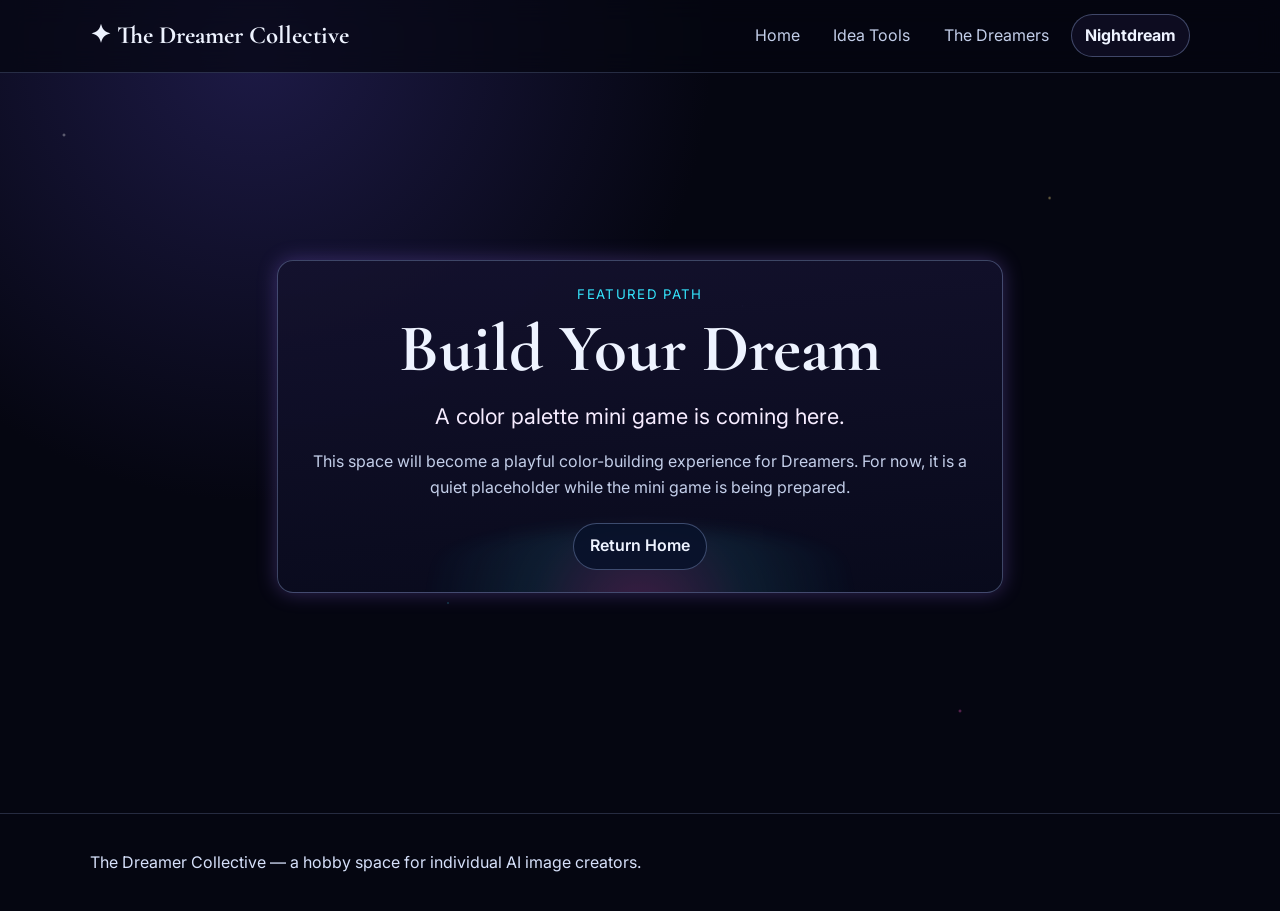
==== build-your-dream/index.html @ 87ca4b4e "Add Build Your Dream placeholder page" ====
<!DOCTYPE html>
<html lang="en">
<head>
  <meta charset="UTF-8">
  <meta name="viewport" content="width=device-width, initial-scale=1.0">
  <title>The Dreamer Collective | Build Your Dream</title>
  <meta name="description" content="A placeholder for the upcoming Build Your Dream color palette mini game.">
  <link rel="preconnect" href="https://fonts.googleapis.com">
  <link rel="preconnect" href="https://fonts.gstatic.com" crossorigin>
  <link href="https://fonts.googleapis.com/css2?family=Cormorant+Garamond:wght@500;600;700&family=Inter:wght@400;500;600;700&display=swap" rel="stylesheet">
  <link rel="stylesheet" href="../styles.css">
</head>
<body>
  <a class="skip-link" href="#main-content">Skip to content</a>
  <div class="starfield" aria-hidden="true"></div>

  <header class="site-header">
    <nav class="nav container" aria-label="Main navigation">
      <a class="brand" href="../index.html">✦ The Dreamer Collective</a>
      <div class="nav-actions">
        <ul id="nav-links" class="nav-links">
          <li><a href="../index.html">Home</a></li>
          <li><a href="../tools.html">Idea Tools</a></li>
          <li><a href="../dreamers.html">The Dreamers</a></li>
        </ul>
        <button class="theme-toggle" type="button" aria-label="Switch to Daydream theme" aria-pressed="false">Nightdream</button>
        <button class="menu-toggle" type="button" aria-expanded="false" aria-controls="nav-links">Menu</button>
      </div>
    </nav>
  </header>

  <main id="main-content" class="container placeholder-page" aria-labelledby="build-title">
    <section class="card card-wide placeholder-card">
      <p class="eyebrow">Featured path</p>
      <h1 id="build-title">Build Your Dream</h1>
      <p class="tagline">A color palette mini game is coming here.</p>
      <p class="hero-text">This space will become a playful color-building experience for Dreamers. For now, it is a quiet placeholder while the mini game is being prepared.</p>
      <div class="hero-actions">
        <a class="button button-secondary" href="../index.html">Return Home</a>
      </div>
    </section>
  </main>

  <footer class="site-footer">
    <div class="container">
      <p>The Dreamer Collective — a hobby space for individual AI image creators.</p>
    </div>
  </footer>

  <script src="../script.js"></script>
</body>
</html>
---- styles.css ----
:root {
  --bg: #050611;
  --bg-soft: #0a0e25;
  --surface: rgba(16, 15, 37, 0.85);
  --surface-strong: rgba(14, 13, 33, 0.95);
  --text: #eef3ff;
  --text-muted: #c3cee9;
  --text-bright: #f6ecff;
  --accent-pink: #ff5ccf;
  --accent-violet: #9d72ff;
  --accent-cyan: #35e7ff;
  --accent-blue: #4f82ff;
  --accent-gold: #ffe58a;
  --border: rgba(170, 196, 255, 0.32);
  --header-bg: rgba(5, 6, 17, 0.7);
  --header-border: rgba(170, 196, 255, 0.2);
  --nav-hover-bg: rgba(157, 114, 255, 0.22);
  --card-bg: linear-gradient(175deg, rgba(20, 18, 46, 0.93), rgba(9, 11, 29, 0.92));
  --button-secondary-bg: rgba(8, 18, 43, 0.9);
  --result-bg: rgba(5, 8, 25, 0.72);
  --input-bg: rgba(7, 14, 39, 0.92);
  --footer-text: #d6e0fa;
  --tag-text: #dce8ff;
  --primary-button-text: #ffffff;
  --star-opacity: 0.8;
  --body-bg: radial-gradient(circle at 20% 5%, #1d1a46 0%, var(--bg) 34%),
             radial-gradient(circle at 90% 20%, rgba(255, 92, 207, 0.12) 0%, transparent 30%),
             var(--bg);
  --hero-glow-bg: radial-gradient(circle, rgba(255, 92, 207, 0.28), rgba(53, 231, 255, 0.1), transparent 70%);
  --avatar-bg: radial-gradient(circle at 30% 25%, rgba(255, 92, 207, 0.45), rgba(53, 231, 255, 0.2), rgba(11, 13, 35, 0.95));
  --glow-soft: 0 0 20px rgba(157, 114, 255, 0.3);
  --glow-strong: 0 0 30px rgba(53, 231, 255, 0.35);
  --radius: 1rem;
  --radius-pill: 999px;
  --max-width: 1100px;
  --focus: 2px solid var(--accent-cyan);
}

html[data-theme="daydream"] {
  --bg: #fff7e8;
  --bg-soft: #f6e7ff;
  --surface: rgba(255, 251, 244, 0.88);
  --surface-strong: rgba(255, 249, 239, 0.97);
  --text: #261b3d;
  --text-muted: #665d77;
  --text-bright: #3a245c;
  --accent-pink: #d83b93;
  --accent-violet: #7c4bd8;
  --accent-cyan: #007f9e;
  --accent-blue: #2f67cc;
  --accent-gold: #9a6b00;
  --border: rgba(124, 75, 216, 0.28);
  --header-bg: rgba(255, 249, 239, 0.78);
  --header-border: rgba(124, 75, 216, 0.18);
  --nav-hover-bg: rgba(216, 59, 147, 0.13);
  --card-bg: linear-gradient(175deg, rgba(255, 252, 246, 0.95), rgba(246, 231, 255, 0.9));
  --button-secondary-bg: rgba(255, 255, 255, 0.82);
  --result-bg: rgba(255, 255, 255, 0.78);
  --input-bg: rgba(255, 255, 255, 0.88);
  --footer-text: #665d77;
  --tag-text: #49366b;
  --primary-button-text: #ffffff;
  --star-opacity: 0.45;
  --body-bg: radial-gradient(circle at 20% 5%, #ffe7f5 0%, var(--bg) 38%),
             radial-gradient(circle at 90% 20%, rgba(53, 231, 255, 0.18) 0%, transparent 30%),
             var(--bg);
  --hero-glow-bg: radial-gradient(circle, rgba(255, 92, 207, 0.18), rgba(53, 231, 255, 0.18), transparent 70%);
  --avatar-bg: radial-gradient(circle at 30% 25%, rgba(255, 92, 207, 0.3), rgba(53, 231, 255, 0.24), rgba(255, 247, 232, 0.96));
  --glow-soft: 0 0 18px rgba(124, 75, 216, 0.18);
  --glow-strong: 0 0 28px rgba(0, 127, 158, 0.24);
}

* { box-sizing: border-box; }

html, body { margin: 0; padding: 0; }

body {
  font-family: "Inter", sans-serif;
  color: var(--text);
  background: var(--body-bg);
  min-height: 100vh;
  line-height: 1.6;
}

a { color: inherit; }

.container {
  width: min(var(--max-width), calc(100% - 2rem));
  margin-inline: auto;
}

.skip-link {
  position: absolute;
  left: -9999px;
  top: auto;
}

.skip-link:focus {
  left: 1rem;
  top: 1rem;
  background: var(--surface-strong);
  color: var(--text);
  padding: 0.5rem 0.75rem;
  border-radius: 0.5rem;
  border: 1px solid var(--border);
}

.starfield {
  position: fixed;
  inset: 0;
  pointer-events: none;
  z-index: -1;
  background-image: radial-gradient(2px 2px at 5% 15%, rgba(255, 255, 255, 0.6), transparent),
                    radial-gradient(2px 2px at 82% 22%, rgba(255, 229, 138, 0.6), transparent),
                    radial-gradient(1px 1px at 58% 34%, rgba(157, 114, 255, 0.8), transparent),
                    radial-gradient(1px 1px at 35% 67%, rgba(53, 231, 255, 0.7), transparent),
                    radial-gradient(2px 2px at 75% 79%, rgba(255, 92, 207, 0.6), transparent);
  opacity: var(--star-opacity);
}

.site-header {
  position: sticky;
  top: 0;
  backdrop-filter: blur(12px);
  background: var(--header-bg);
  border-bottom: 1px solid var(--header-border);
  z-index: 10;
}

.nav {
  display: flex;
  align-items: center;
  justify-content: space-between;
  gap: 1rem;
  padding: 0.9rem 0;
}

.brand {
  font-family: "Cormorant Garamond", serif;
  font-size: 1.55rem;
  font-weight: 700;
  min-width: 0;
  overflow: hidden;
  text-decoration: none;
  text-overflow: ellipsis;
  white-space: nowrap;
}

.nav-actions {
  display: flex;
  align-items: center;
  gap: 0.55rem;
}

.theme-toggle {
  border: 1px solid var(--border);
  border-radius: var(--radius-pill);
  background: var(--surface);
  color: var(--text);
  cursor: pointer;
  font: inherit;
  font-weight: 700;
  padding: 0.48rem 0.8rem;
  transition: background 0.2s, border-color 0.2s, transform 0.2s;
}

.theme-toggle:hover {
  background: var(--nav-hover-bg);
  border-color: var(--accent-cyan);
  transform: translateY(-1px);
}

.nav-links {
  list-style: none;
  display: flex;
  gap: 0.4rem;
  margin: 0;
  padding: 0;
}

.nav-links a {
  text-decoration: none;
  padding: 0.5rem 0.85rem;
  border-radius: var(--radius-pill);
  color: var(--text-muted);
  transition: background 0.2s, color 0.2s;
}

.nav-links a:hover,
.nav-links a.active {
  color: var(--text);
  background: var(--nav-hover-bg);
}

.menu-toggle {
  display: none;
  border: 1px solid var(--border);
  background: var(--surface);
  color: var(--text);
  cursor: pointer;
  padding: 0.45rem 0.75rem;
  border-radius: 0.6rem;
}

.hero {
  position: relative;
  text-align: center;
  padding: clamp(3rem, 7vw, 6rem) 0 2rem;
}

.hero::before {
  content: "☾ ✧";
  position: absolute;
  left: 50%;
  transform: translateX(-50%);
  top: 1.3rem;
  color: var(--accent-gold);
  letter-spacing: 0.45rem;
  font-size: 1rem;
}

.eyebrow {
  color: var(--accent-cyan);
  text-transform: uppercase;
  letter-spacing: 0.1em;
  font-size: 0.83rem;
  margin: 0;
}

h1, h2, h3 {
  font-family: "Cormorant Garamond", serif;
  line-height: 1.12;
  margin: 0 0 0.75rem;
}

h1 {
  font-size: clamp(2.2rem, 6vw, 4.2rem);
  margin-top: 0.4rem;
}

h2 { font-size: clamp(1.6rem, 4vw, 2.2rem); }
h3 { font-size: 1.45rem; }

.tagline {
  font-size: clamp(1.05rem, 2.2vw, 1.35rem);
  color: var(--text-bright);
  margin: 0 auto 0.8rem;
}

.hero-text, .section-intro {
  max-width: 68ch;
  margin-inline: auto;
  color: var(--text-muted);
}

.hero-actions {
  margin-top: 1.4rem;
  display: flex;
  flex-wrap: wrap;
  justify-content: center;
  gap: 0.8rem;
}

.hero-choice-grid {
  display: grid;
  grid-template-columns: 1fr;
  margin-inline: auto;
  max-width: 820px;
}

.choice-card {
  display: flex;
  flex-direction: column;
  gap: 0.35rem;
  min-height: 100%;
  padding: 1.15rem;
  border: 1px solid var(--border);
  border-radius: var(--radius);
  background: var(--card-bg);
  box-shadow: var(--glow-soft);
  color: var(--text);
  text-align: left;
  text-decoration: none;
  transition: transform 0.2s ease, border-color 0.2s ease, box-shadow 0.2s ease;
}

.choice-card:hover {
  transform: translateY(-2px);
  border-color: var(--accent-cyan);
}

.choice-card-featured {
  border-color: rgba(255, 92, 207, 0.58);
  background: linear-gradient(145deg, rgba(157, 114, 255, 0.34), rgba(255, 92, 207, 0.22)), var(--card-bg);
  box-shadow: var(--glow-strong);
}

.choice-card-secondary {
  background: var(--button-secondary-bg);
}

.choice-card strong {
  font-family: "Cormorant Garamond", serif;
  font-size: clamp(1.55rem, 5vw, 2rem);
  line-height: 1.1;
}

.choice-card span:last-child {
  color: var(--text-muted);
}

.choice-kicker {
  color: var(--accent-cyan);
  font-size: 0.78rem;
  font-weight: 700;
  letter-spacing: 0.11em;
  text-transform: uppercase;
}

.hero-glow {
  margin: 2rem auto 0;
  width: min(620px, 92%);
  height: 145px;
  border-radius: 50%;
  background: var(--hero-glow-bg);
  filter: blur(6px);
}

.section { padding: 1.4rem 0 2.1rem; }

.placeholder-page {
  display: grid;
  min-height: calc(100vh - 12rem);
  padding-block: clamp(3rem, 8vw, 6rem);
  place-items: center;
}

.placeholder-card {
  max-width: 760px;
  overflow: hidden;
  text-align: center;
}

.placeholder-card::after {
  content: "";
  position: absolute;
  inset: auto 8% -35% 8%;
  height: 180px;
  border-radius: 50%;
  background: var(--hero-glow-bg);
  filter: blur(8px);
  opacity: 0.8;
  pointer-events: none;
}

.placeholder-card > * {
  position: relative;
  z-index: 1;
}

.grid {
  display: grid;
  gap: 1rem;
}

.cards-3 { grid-template-columns: repeat(3, minmax(0, 1fr)); }

.card, .tool-card {
  position: relative;
  background: var(--card-bg);
  border: 1px solid var(--border);
  border-radius: var(--radius);
  padding: 1.1rem;
  box-shadow: var(--glow-soft);
}

.card.subtle { box-shadow: 0 0 12px rgba(53, 231, 255, 0.15); }
.card-wide { padding: 1.4rem; }

.inline-link {
  display: inline-block;
  margin-top: 0.3rem;
  color: var(--accent-cyan);
  text-decoration: none;
  font-weight: 600;
}

.inline-link:hover { text-decoration: underline; }

.button {
  border: 1px solid transparent;
  border-radius: var(--radius-pill);
  padding: 0.6rem 1rem;
  font: inherit;
  font-weight: 600;
  text-decoration: none;
  cursor: pointer;
  transition: transform 0.2s ease, box-shadow 0.2s ease, border-color 0.2s ease;
}

.button:hover { transform: translateY(-1px); }

.button-primary {
  background: linear-gradient(120deg, var(--accent-violet), var(--accent-pink));
  color: var(--primary-button-text);
  box-shadow: var(--glow-soft);
}

.button-secondary {
  background: var(--button-secondary-bg);
  border-color: var(--border);
  color: var(--text);
}

.button-row {
  display: flex;
  flex-wrap: wrap;
  gap: 0.5rem;
  margin-bottom: 0.8rem;
}

.tool-grid {
  display: grid;
  gap: 1rem;
  grid-template-columns: repeat(auto-fit, minmax(250px, 1fr));
  margin-top: 1rem;
}

.result-card {
  white-space: pre-wrap;
  margin: 0;
  font: inherit;
  color: var(--text);
  background: var(--result-bg);
  border-radius: 0.75rem;
  border: 1px solid rgba(170, 196, 255, 0.25);
  padding: 0.8rem;
  min-height: 6.6rem;
}

.swatch-row {
  display: flex;
  gap: 0.5rem;
  margin-bottom: 0.75rem;
  flex-wrap: wrap;
}

.swatch {
  width: 2.2rem;
  height: 2.2rem;
  border-radius: 50%;
  border: 2px solid rgba(255, 255, 255, 0.7);
  box-shadow: 0 0 10px rgba(255, 255, 255, 0.25);
}

.filter-bar {
  margin-top: 0.8rem;
  margin-bottom: 1rem;
}

.filter-bar label {
  display: block;
  margin-bottom: 0.35rem;
  font-weight: 600;
}

input[type="search"] {
  width: 100%;
  background: var(--input-bg);
  color: var(--text);
  border: 1px solid var(--border);
  border-radius: 0.65rem;
  padding: 0.6rem 0.75rem;
}

.member-card {
  display: flex;
  flex-direction: column;
  gap: 0.65rem;
}

.member-top {
  display: flex;
  align-items: center;
  gap: 0.75rem;
}

.avatar {
  width: 3rem;
  height: 3rem;
  border-radius: 50%;
  border: 1px solid rgba(255, 229, 138, 0.6);
  background: var(--avatar-bg);
  display: grid;
  place-content: center;
  font-weight: 700;
}

.tags {
  display: flex;
  flex-wrap: wrap;
  gap: 0.4rem;
}

.tag {
  font-size: 0.8rem;
  border-radius: var(--radius-pill);
  border: 1px solid rgba(170, 196, 255, 0.35);
  padding: 0.15rem 0.55rem;
  color: var(--tag-text);
}

.muted { color: var(--text-muted); }

.site-footer {
  border-top: 1px solid var(--header-border);
  margin-top: 2rem;
  padding: 1.25rem 0;
  color: var(--footer-text);
}

:focus-visible {
  outline: var(--focus);
  outline-offset: 2px;
}

@media (max-width: 860px) {
  .cards-3 { grid-template-columns: repeat(2, minmax(0, 1fr)); }
}

@media (min-width: 720px) {
  .hero-choice-grid { grid-template-columns: minmax(0, 1.2fr) minmax(0, 0.9fr); }
}

@media (max-width: 700px) {
  .nav-actions { gap: 0.4rem; }
  .theme-toggle { padding-inline: 0.65rem; }
  .menu-toggle { display: inline-flex; }

  .nav-links {
    position: absolute;
    right: 1rem;
    top: 3.8rem;
    min-width: 180px;
    flex-direction: column;
    background: var(--surface-strong);
    border: 1px solid var(--border);
    border-radius: 0.75rem;
    padding: 0.35rem;
    box-shadow: var(--glow-strong);
    display: none;
  }

  .nav-links.open { display: flex; }
  .cards-3 { grid-template-columns: 1fr; }
}

@media (prefers-reduced-motion: reduce) {
  *, *::before, *::after {
    animation: none !important;
    transition: none !important;
    scroll-behavior: auto !important;
  }
}
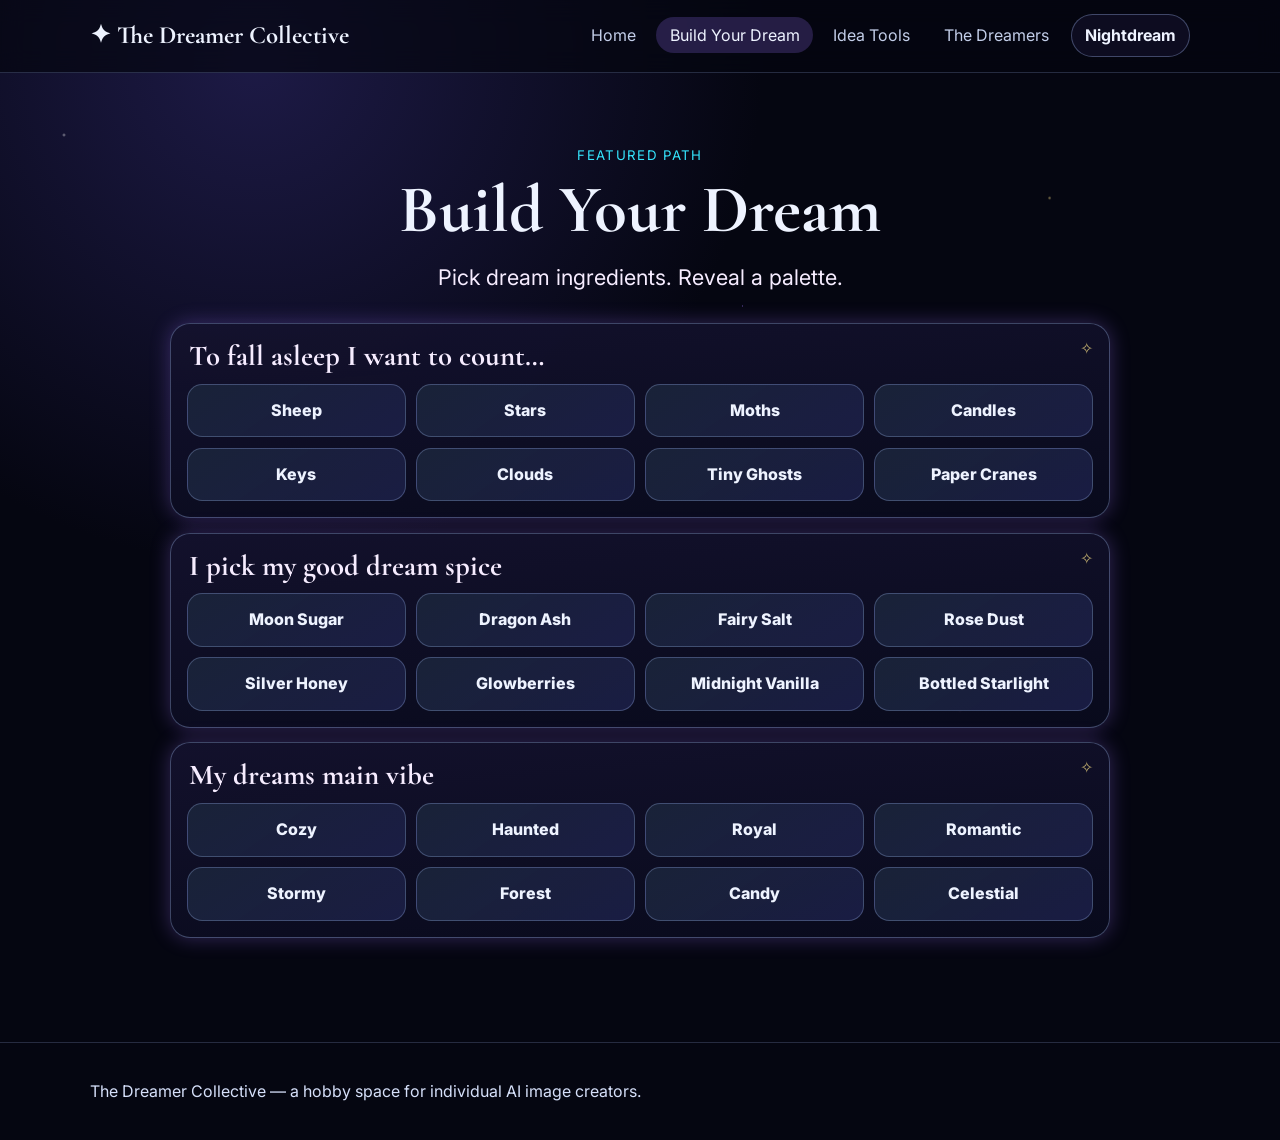
==== commit 970bf776: "Build dream palette mini game UI" ====
--- a/build-your-dream/index.html
+++ b/build-your-dream/index.html
@@ -4,7 +4,7 @@
   <meta charset="UTF-8">
   <meta name="viewport" content="width=device-width, initial-scale=1.0">
   <title>The Dreamer Collective | Build Your Dream</title>
-  <meta name="description" content="A placeholder for the upcoming Build Your Dream color palette mini game.">
+  <meta name="description" content="Build a dream from magical ingredients and reveal a placeholder 3-color palette.">
   <link rel="preconnect" href="https://fonts.googleapis.com">
   <link rel="preconnect" href="https://fonts.gstatic.com" crossorigin>
   <link href="https://fonts.googleapis.com/css2?family=Cormorant+Garamond:wght@500;600;700&family=Inter:wght@400;500;600;700&display=swap" rel="stylesheet">
@@ -20,6 +20,7 @@
       <div class="nav-actions">
         <ul id="nav-links" class="nav-links">
           <li><a href="../index.html">Home</a></li>
+          <li><a class="active" href="../build-your-dream/">Build Your Dream</a></li>
           <li><a href="../tools.html">Idea Tools</a></li>
           <li><a href="../dreamers.html">The Dreamers</a></li>
         </ul>
@@ -29,15 +30,93 @@
     </nav>
   </header>
 
-  <main id="main-content" class="container placeholder-page" aria-labelledby="build-title">
-    <section class="card card-wide placeholder-card">
+  <main id="main-content" class="container build-dream-page" aria-labelledby="build-title">
+    <section class="build-dream-hero" aria-label="Build Your Dream introduction">
       <p class="eyebrow">Featured path</p>
       <h1 id="build-title">Build Your Dream</h1>
-      <p class="tagline">A color palette mini game is coming here.</p>
-      <p class="hero-text">This space will become a playful color-building experience for Dreamers. For now, it is a quiet placeholder while the mini game is being prepared.</p>
-      <div class="hero-actions">
-        <a class="button button-secondary" href="../index.html">Return Home</a>
-      </div>
+      <p class="tagline">Pick dream ingredients. Reveal a palette.</p>
+    </section>
+
+    <section class="dream-builder" aria-label="Dream ingredient picker">
+      <form id="dream-builder-form" class="ingredient-stack">
+        <fieldset class="ingredient-section" data-section="count">
+          <legend>To fall asleep I want to count…</legend>
+          <div class="ingredient-grid">
+            <button class="ingredient-card" type="button" data-section="count" data-ingredient="Sheep">Sheep</button>
+            <button class="ingredient-card" type="button" data-section="count" data-ingredient="Stars">Stars</button>
+            <button class="ingredient-card" type="button" data-section="count" data-ingredient="Moths">Moths</button>
+            <button class="ingredient-card" type="button" data-section="count" data-ingredient="Candles">Candles</button>
+            <button class="ingredient-card" type="button" data-section="count" data-ingredient="Keys">Keys</button>
+            <button class="ingredient-card" type="button" data-section="count" data-ingredient="Clouds">Clouds</button>
+            <button class="ingredient-card" type="button" data-section="count" data-ingredient="Tiny Ghosts">Tiny Ghosts</button>
+            <button class="ingredient-card" type="button" data-section="count" data-ingredient="Paper Cranes">Paper Cranes</button>
+          </div>
+        </fieldset>
+
+        <fieldset class="ingredient-section" data-section="spice">
+          <legend>I pick my good dream spice</legend>
+          <div class="ingredient-grid">
+            <button class="ingredient-card" type="button" data-section="spice" data-ingredient="Moon Sugar">Moon Sugar</button>
+            <button class="ingredient-card" type="button" data-section="spice" data-ingredient="Dragon Ash">Dragon Ash</button>
+            <button class="ingredient-card" type="button" data-section="spice" data-ingredient="Fairy Salt">Fairy Salt</button>
+            <button class="ingredient-card" type="button" data-section="spice" data-ingredient="Rose Dust">Rose Dust</button>
+            <button class="ingredient-card" type="button" data-section="spice" data-ingredient="Silver Honey">Silver Honey</button>
+            <button class="ingredient-card" type="button" data-section="spice" data-ingredient="Glowberries">Glowberries</button>
+            <button class="ingredient-card" type="button" data-section="spice" data-ingredient="Midnight Vanilla">Midnight Vanilla</button>
+            <button class="ingredient-card" type="button" data-section="spice" data-ingredient="Bottled Starlight">Bottled Starlight</button>
+          </div>
+        </fieldset>
+
+        <fieldset class="ingredient-section" data-section="vibe">
+          <legend>My dreams main vibe</legend>
+          <div class="ingredient-grid">
+            <button class="ingredient-card" type="button" data-section="vibe" data-ingredient="Cozy">Cozy</button>
+            <button class="ingredient-card" type="button" data-section="vibe" data-ingredient="Haunted">Haunted</button>
+            <button class="ingredient-card" type="button" data-section="vibe" data-ingredient="Royal">Royal</button>
+            <button class="ingredient-card" type="button" data-section="vibe" data-ingredient="Romantic">Romantic</button>
+            <button class="ingredient-card" type="button" data-section="vibe" data-ingredient="Stormy">Stormy</button>
+            <button class="ingredient-card" type="button" data-section="vibe" data-ingredient="Forest">Forest</button>
+            <button class="ingredient-card" type="button" data-section="vibe" data-ingredient="Candy">Candy</button>
+            <button class="ingredient-card" type="button" data-section="vibe" data-ingredient="Celestial">Celestial</button>
+          </div>
+        </fieldset>
+      </form>
+
+      <section id="dream-palette" class="dream-palette" aria-labelledby="palette-title" hidden>
+        <div class="palette-topline">
+          <div>
+            <p class="eyebrow">Placeholder palette</p>
+            <h2 id="palette-title">Your dream colors</h2>
+          </div>
+          <div class="palette-actions">
+            <button id="reroll-palette" class="button button-primary" type="button">Reroll palette</button>
+            <button id="clear-dream" class="button button-secondary" type="button">Clear dream</button>
+          </div>
+        </div>
+
+        <div id="selected-ingredients" class="selected-ingredients" aria-live="polite"></div>
+
+        <div class="palette-card-grid" aria-label="Generated placeholder palette">
+          <article class="palette-card" style="--palette-color: #2B1B5A; --palette-text: #F8F0FF;">
+            <button class="card-reroll" type="button" aria-label="Reroll Midnight Bloom">↻</button>
+            <span class="palette-chip" aria-hidden="true"></span>
+            <h3>Midnight Bloom</h3>
+            <p>#2B1B5A</p>
+          </article>
+          <article class="palette-card" style="--palette-color: #FF7AC8; --palette-text: #2A0D24;">
+            <button class="card-reroll" type="button" aria-label="Reroll Rose Spell">↻</button>
+            <span class="palette-chip" aria-hidden="true"></span>
+            <h3>Rose Spell</h3>
+            <p>#FF7AC8</p>
+          </article>
+          <article class="palette-card" style="--palette-color: #8AF6FF; --palette-text: #062E36;">
+            <button class="card-reroll" type="button" aria-label="Reroll Ghost Glow">↻</button>
+            <span class="palette-chip" aria-hidden="true"></span>
+            <h3>Ghost Glow</h3>
+            <p>#8AF6FF</p>
+          </article>
+        </div>
+      </section>
     </section>
   </main>
 
--- a/styles.css
+++ b/styles.css
@@ -512,6 +512,228 @@
 
 .muted { color: var(--text-muted); }
 
+.build-dream-page {
+  padding-block: clamp(2rem, 6vw, 4.5rem);
+}
+
+.build-dream-hero {
+  margin-inline: auto;
+  max-width: 760px;
+  padding-bottom: 1rem;
+  text-align: center;
+}
+
+.dream-builder {
+  display: grid;
+  gap: 1rem;
+  margin-inline: auto;
+  max-width: 940px;
+}
+
+.ingredient-stack {
+  display: grid;
+  gap: 0.9rem;
+}
+
+.ingredient-section {
+  position: relative;
+  margin: 0;
+  padding: 1rem;
+  border: 1px solid var(--border);
+  border-radius: calc(var(--radius) + 0.25rem);
+  background: var(--card-bg);
+  box-shadow: var(--glow-soft);
+  overflow: hidden;
+}
+
+.ingredient-section::before {
+  content: "✧";
+  position: absolute;
+  right: 1rem;
+  top: 0.75rem;
+  color: var(--accent-gold);
+  opacity: 0.72;
+}
+
+.ingredient-section legend {
+  float: left;
+  width: 100%;
+  margin-bottom: 0.75rem;
+  color: var(--text-bright);
+  font-family: "Cormorant Garamond", serif;
+  font-size: clamp(1.35rem, 6vw, 1.8rem);
+  font-weight: 700;
+  line-height: 1.1;
+}
+
+.ingredient-section legend + * { clear: both; }
+
+.ingredient-grid {
+  display: grid;
+  grid-template-columns: repeat(2, minmax(0, 1fr));
+  gap: 0.65rem;
+}
+
+.ingredient-card {
+  min-height: 3.35rem;
+  border: 1px solid rgba(170, 196, 255, 0.28);
+  border-radius: 0.95rem;
+  background: linear-gradient(145deg, rgba(255, 255, 255, 0.07), rgba(157, 114, 255, 0.12)), var(--button-secondary-bg);
+  color: var(--text);
+  cursor: pointer;
+  font: inherit;
+  font-weight: 800;
+  padding: 0.75rem 0.7rem;
+  text-align: center;
+  touch-action: manipulation;
+  transition: transform 0.18s ease, border-color 0.18s ease, box-shadow 0.18s ease, background 0.18s ease;
+}
+
+.ingredient-card:hover,
+.ingredient-card:focus-visible {
+  border-color: var(--accent-cyan);
+  box-shadow: 0 0 18px rgba(53, 231, 255, 0.18);
+  transform: translateY(-2px) scale(1.01);
+}
+
+.ingredient-card:active { transform: translateY(1px) scale(0.98); }
+
+.ingredient-card.is-selected {
+  border-color: rgba(255, 229, 138, 0.88);
+  background: linear-gradient(135deg, rgba(255, 92, 207, 0.34), rgba(53, 231, 255, 0.2)), var(--surface-strong);
+  box-shadow: 0 0 0 1px rgba(255, 229, 138, 0.25), 0 0 24px rgba(255, 92, 207, 0.28), 0 0 34px rgba(53, 231, 255, 0.18);
+  color: var(--text-bright);
+  animation: selected-shimmer 2.8s ease-in-out infinite;
+}
+
+.dream-palette {
+  display: grid;
+  gap: 0.9rem;
+  padding: 1rem;
+  border: 1px solid rgba(255, 92, 207, 0.42);
+  border-radius: calc(var(--radius) + 0.35rem);
+  background: linear-gradient(160deg, rgba(255, 92, 207, 0.14), rgba(53, 231, 255, 0.08)), var(--card-bg);
+  box-shadow: var(--glow-strong);
+}
+
+.dream-palette[hidden] { display: none; }
+
+.palette-topline {
+  display: grid;
+  gap: 0.8rem;
+}
+
+.palette-topline h2 { margin-bottom: 0; }
+
+.palette-actions {
+  display: grid;
+  gap: 0.55rem;
+  grid-template-columns: 1fr;
+}
+
+.selected-ingredients {
+  display: flex;
+  flex-wrap: wrap;
+  gap: 0.45rem;
+  min-height: 1.7rem;
+}
+
+.selected-ingredients span {
+  border: 1px solid rgba(255, 229, 138, 0.45);
+  border-radius: var(--radius-pill);
+  background: rgba(255, 229, 138, 0.1);
+  color: var(--tag-text);
+  font-size: 0.82rem;
+  font-weight: 700;
+  padding: 0.22rem 0.6rem;
+}
+
+.palette-card-grid {
+  display: grid;
+  grid-template-columns: 1fr;
+  gap: 0.7rem;
+}
+
+.palette-card {
+  position: relative;
+  display: grid;
+  align-content: end;
+  min-height: 9rem;
+  overflow: hidden;
+  border: 1px solid rgba(255, 255, 255, 0.42);
+  border-radius: 1.05rem;
+  background: var(--palette-color);
+  color: var(--palette-text);
+  padding: 1rem;
+  box-shadow: inset 0 -60px 70px rgba(0, 0, 0, 0.16), 0 12px 30px rgba(0, 0, 0, 0.18);
+}
+
+.palette-card h3,
+.palette-card p {
+  position: relative;
+  z-index: 1;
+  margin: 0;
+}
+
+.palette-card h3 {
+  font-family: "Inter", sans-serif;
+  font-size: 1rem;
+  font-weight: 900;
+}
+
+.palette-card p {
+  font-size: 0.9rem;
+  font-weight: 800;
+  letter-spacing: 0.06em;
+}
+
+.palette-chip {
+  position: absolute;
+  inset: 0;
+  background: radial-gradient(circle at 28% 20%, rgba(255, 255, 255, 0.45), transparent 28%), radial-gradient(circle at 78% 10%, rgba(255, 255, 255, 0.22), transparent 18%);
+}
+
+.card-reroll {
+  position: absolute;
+  right: 0.7rem;
+  top: 0.7rem;
+  z-index: 2;
+  display: grid;
+  width: 2.35rem;
+  height: 2.35rem;
+  place-items: center;
+  border: 1px solid rgba(255, 255, 255, 0.58);
+  border-radius: 50%;
+  background: rgba(255, 255, 255, 0.22);
+  color: currentColor;
+  cursor: pointer;
+  font: inherit;
+  font-size: 1.1rem;
+  font-weight: 900;
+  transition: transform 0.18s ease, background 0.18s ease;
+}
+
+.card-reroll:hover,
+.card-reroll:focus-visible {
+  background: rgba(255, 255, 255, 0.34);
+  transform: rotate(18deg) scale(1.05);
+}
+
+@keyframes selected-shimmer {
+  0%, 100% { filter: brightness(1); }
+  50% { filter: brightness(1.16); }
+}
+
+@media (min-width: 620px) {
+  .ingredient-grid { grid-template-columns: repeat(4, minmax(0, 1fr)); }
+  .palette-actions { grid-template-columns: repeat(2, minmax(0, max-content)); }
+  .palette-card-grid { grid-template-columns: repeat(3, minmax(0, 1fr)); }
+  .palette-topline {
+    align-items: end;
+    grid-template-columns: 1fr auto;
+  }
+}
+
 .site-footer {
   border-top: 1px solid var(--header-border);
   margin-top: 2rem;
@@ -541,7 +763,7 @@
     position: absolute;
     right: 1rem;
     top: 3.8rem;
-    min-width: 180px;
+    min-width: 220px;
     flex-direction: column;
     background: var(--surface-strong);
     border: 1px solid var(--border);
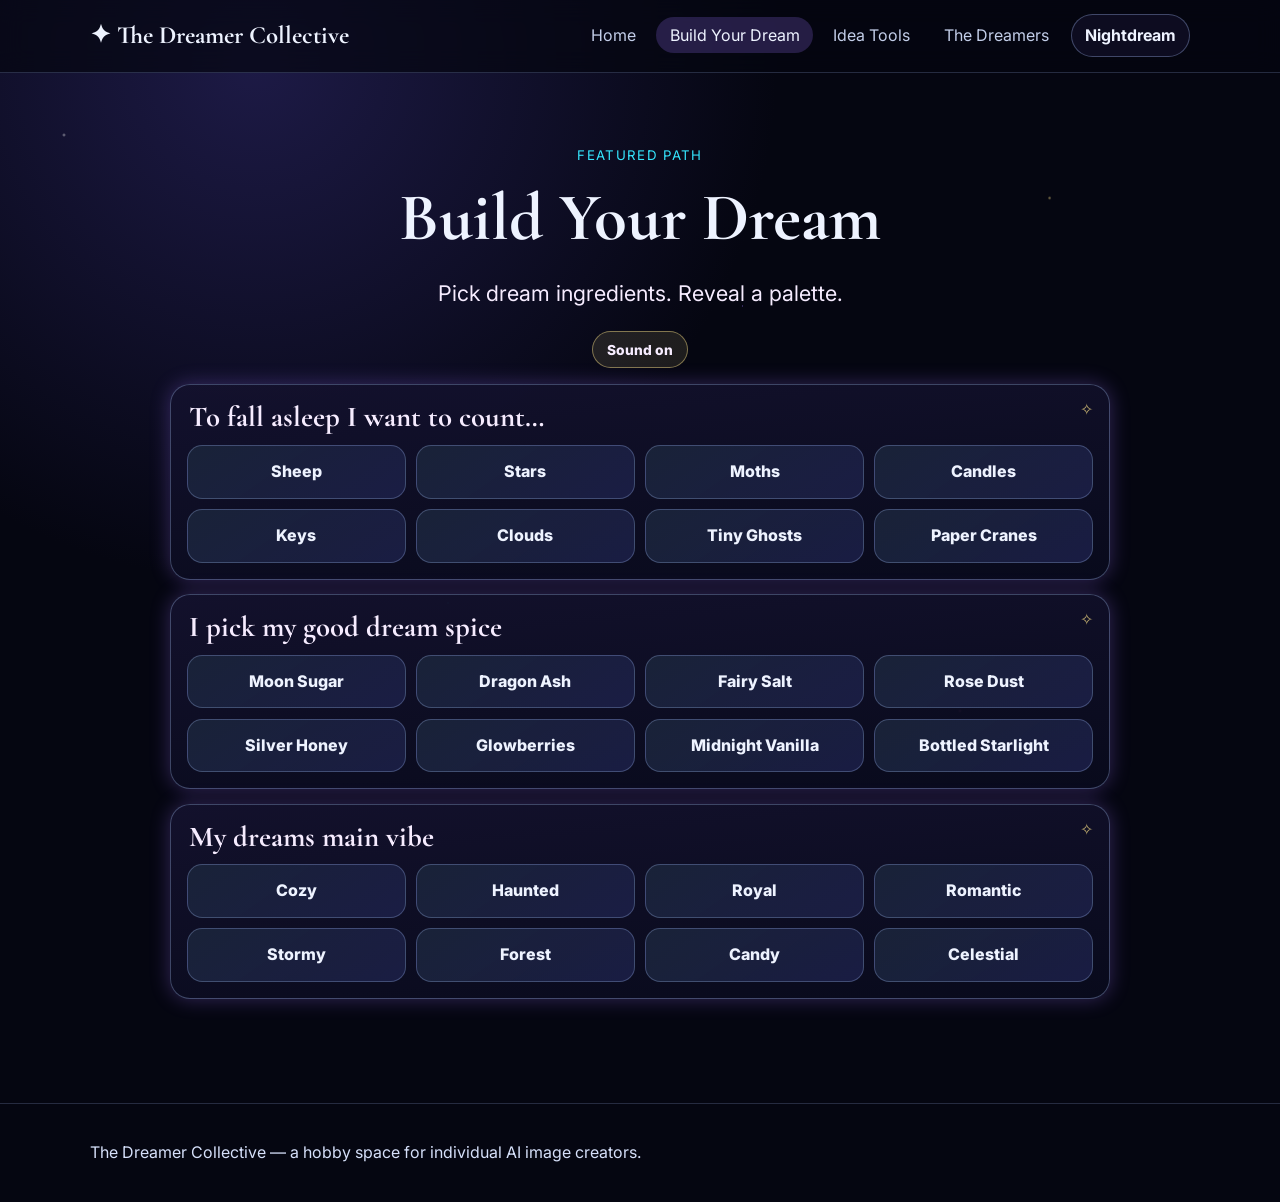
==== commit 2ad2351c: "Polish build your dream interactions" ====
--- a/build-your-dream/index.html
+++ b/build-your-dream/index.html
@@ -4,7 +4,7 @@
   <meta charset="UTF-8">
   <meta name="viewport" content="width=device-width, initial-scale=1.0">
   <title>The Dreamer Collective | Build Your Dream</title>
-  <meta name="description" content="Build a dream from magical ingredients and reveal a placeholder 3-color palette.">
+  <meta name="description" content="Build a dream from magical ingredients and reveal a generated 3-color CSS named palette.">
   <link rel="preconnect" href="https://fonts.googleapis.com">
   <link rel="preconnect" href="https://fonts.gstatic.com" crossorigin>
   <link href="https://fonts.googleapis.com/css2?family=Cormorant+Garamond:wght@500;600;700&family=Inter:wght@400;500;600;700&display=swap" rel="stylesheet">
@@ -35,6 +35,7 @@
       <p class="eyebrow">Featured path</p>
       <h1 id="build-title">Build Your Dream</h1>
       <p class="tagline">Pick dream ingredients. Reveal a palette.</p>
+      <button id="sound-toggle" class="sound-toggle" type="button" aria-pressed="true">Sound on</button>
     </section>
 
     <section class="dream-builder" aria-label="Dream ingredient picker">
@@ -85,7 +86,7 @@
       <section id="dream-palette" class="dream-palette" aria-labelledby="palette-title" hidden>
         <div class="palette-topline">
           <div>
-            <p class="eyebrow">Placeholder palette</p>
+            <p class="eyebrow">Generated palette</p>
             <h2 id="palette-title">Your dream colors</h2>
           </div>
           <div class="palette-actions">
@@ -96,26 +97,27 @@
 
         <div id="selected-ingredients" class="selected-ingredients" aria-live="polite"></div>
 
-        <div class="palette-card-grid" aria-label="Generated placeholder palette">
-          <article class="palette-card" style="--palette-color: #2B1B5A; --palette-text: #F8F0FF;">
-            <button class="card-reroll" type="button" aria-label="Reroll Midnight Bloom">↻</button>
+        <div class="palette-card-grid" aria-label="Generated CSS named color palette">
+          <article class="palette-card" style="--palette-color: #191970; --palette-text: #F8F0FF;">
+            <button class="card-reroll" type="button" aria-label="Reroll base color">↻</button>
             <span class="palette-chip" aria-hidden="true"></span>
-            <h3>Midnight Bloom</h3>
-            <p>#2B1B5A</p>
+            <button class="palette-copy palette-copy-name" type="button" data-copy-kind="name">Midnight Blue</button>
+            <button class="palette-copy palette-copy-hex" type="button" data-copy-kind="hex">#191970</button>
           </article>
-          <article class="palette-card" style="--palette-color: #FF7AC8; --palette-text: #2A0D24;">
-            <button class="card-reroll" type="button" aria-label="Reroll Rose Spell">↻</button>
+          <article class="palette-card" style="--palette-color: #FFE4E1; --palette-text: #2A0D24;">
+            <button class="card-reroll" type="button" aria-label="Reroll soft/support color">↻</button>
             <span class="palette-chip" aria-hidden="true"></span>
-            <h3>Rose Spell</h3>
-            <p>#FF7AC8</p>
+            <button class="palette-copy palette-copy-name" type="button" data-copy-kind="name">Misty Rose</button>
+            <button class="palette-copy palette-copy-hex" type="button" data-copy-kind="hex">#FFE4E1</button>
           </article>
-          <article class="palette-card" style="--palette-color: #8AF6FF; --palette-text: #062E36;">
-            <button class="card-reroll" type="button" aria-label="Reroll Ghost Glow">↻</button>
+          <article class="palette-card" style="--palette-color: #9370DB; --palette-text: #140A2A;">
+            <button class="card-reroll" type="button" aria-label="Reroll accent color">↻</button>
             <span class="palette-chip" aria-hidden="true"></span>
-            <h3>Ghost Glow</h3>
-            <p>#8AF6FF</p>
+            <button class="palette-copy palette-copy-name" type="button" data-copy-kind="name">Medium Purple</button>
+            <button class="palette-copy palette-copy-hex" type="button" data-copy-kind="hex">#9370DB</button>
           </article>
         </div>
+        <p id="copy-status" class="copy-status" role="status" aria-live="polite"></p>
       </section>
     </section>
   </main>
--- a/styles.css
+++ b/styles.css
@@ -517,10 +517,40 @@
 }
 
 .build-dream-hero {
+  display: grid;
+  justify-items: center;
+  gap: 0.5rem;
   margin-inline: auto;
   max-width: 760px;
   padding-bottom: 1rem;
   text-align: center;
+}
+
+.sound-toggle {
+  border: 1px solid rgba(255, 229, 138, 0.44);
+  border-radius: var(--radius-pill);
+  background: rgba(255, 229, 138, 0.1);
+  color: var(--text-bright);
+  cursor: pointer;
+  font: inherit;
+  font-size: 0.86rem;
+  font-weight: 800;
+  padding: 0.42rem 0.85rem;
+  touch-action: manipulation;
+  transition: transform 0.18s ease, border-color 0.18s ease, box-shadow 0.18s ease;
+}
+
+.sound-toggle:hover,
+.sound-toggle:focus-visible {
+  border-color: var(--accent-gold);
+  box-shadow: 0 0 16px rgba(255, 229, 138, 0.16);
+  transform: translateY(-1px);
+}
+
+.sound-toggle[aria-pressed="false"] {
+  border-color: rgba(170, 196, 255, 0.28);
+  background: var(--button-secondary-bg);
+  color: var(--text-muted);
 }
 
 .dream-builder {
@@ -575,6 +605,7 @@
 }
 
 .ingredient-card {
+  position: relative;
   min-height: 3.35rem;
   border: 1px solid rgba(170, 196, 255, 0.28);
   border-radius: 0.95rem;
@@ -599,14 +630,31 @@
 .ingredient-card:active { transform: translateY(1px) scale(0.98); }
 
 .ingredient-card.is-selected {
-  border-color: rgba(255, 229, 138, 0.88);
-  background: linear-gradient(135deg, rgba(255, 92, 207, 0.34), rgba(53, 231, 255, 0.2)), var(--surface-strong);
-  box-shadow: 0 0 0 1px rgba(255, 229, 138, 0.25), 0 0 24px rgba(255, 92, 207, 0.28), 0 0 34px rgba(53, 231, 255, 0.18);
+  border-color: rgba(255, 229, 138, 0.95);
+  background: linear-gradient(135deg, rgba(255, 92, 207, 0.38), rgba(53, 231, 255, 0.24)), var(--surface-strong);
+  box-shadow: 0 0 0 1px rgba(255, 229, 138, 0.34), 0 0 22px rgba(255, 229, 138, 0.22), 0 0 30px rgba(255, 92, 207, 0.34), 0 0 42px rgba(53, 231, 255, 0.24);
   color: var(--text-bright);
   animation: selected-shimmer 2.8s ease-in-out infinite;
 }
 
+.ingredient-card.is-tapped { animation: ingredient-tap 0.28s ease; }
+
+.ingredient-sparkle {
+  position: absolute;
+  left: var(--spark-x);
+  top: var(--spark-y);
+  width: 0.42rem;
+  height: 0.42rem;
+  border-radius: 50%;
+  background: var(--accent-gold);
+  box-shadow: 0 0 12px rgba(255, 229, 138, 0.85);
+  pointer-events: none;
+  transform: translate(-50%, -50%) scale(0);
+  animation: ingredient-sparkle 0.72s ease-out forwards;
+}
+
 .dream-palette {
+  position: relative;
   display: grid;
   gap: 0.9rem;
   padding: 1rem;
@@ -614,6 +662,19 @@
   border-radius: calc(var(--radius) + 0.35rem);
   background: linear-gradient(160deg, rgba(255, 92, 207, 0.14), rgba(53, 231, 255, 0.08)), var(--card-bg);
   box-shadow: var(--glow-strong);
+}
+
+.dream-palette.is-revealing { animation: palette-reveal 0.7s ease both; }
+
+.dream-palette.is-revealing::after {
+  content: "";
+  position: absolute;
+  inset: 0;
+  border-radius: inherit;
+  background: linear-gradient(110deg, transparent 18%, rgba(255, 255, 255, 0.28), transparent 58%);
+  pointer-events: none;
+  transform: translateX(-120%);
+  animation: palette-shine 0.72s ease both;
 }
 
 .dream-palette[hidden] { display: none; }
@@ -667,6 +728,53 @@
   padding: 1rem;
   box-shadow: inset 0 -60px 70px rgba(0, 0, 0, 0.16), 0 12px 30px rgba(0, 0, 0, 0.18);
 }
+
+.palette-copy {
+  position: relative;
+  z-index: 1;
+  width: fit-content;
+  max-width: calc(100% - 3rem);
+  border: 0;
+  border-radius: 0.42rem;
+  background: transparent;
+  color: currentColor;
+  cursor: pointer;
+  font: inherit;
+  margin: 0;
+  padding: 0.08rem 0.18rem;
+  text-align: left;
+  touch-action: manipulation;
+}
+
+.palette-copy:hover,
+.palette-copy:focus-visible {
+  background: rgba(255, 255, 255, 0.22);
+}
+
+.palette-copy-name {
+  font-family: "Inter", sans-serif;
+  font-size: 1rem;
+  font-weight: 900;
+}
+
+.palette-copy-hex {
+  font-size: 0.9rem;
+  font-weight: 800;
+  letter-spacing: 0.06em;
+}
+
+.copy-status {
+  justify-self: start;
+  min-height: 1.2rem;
+  margin: 0;
+  color: var(--text-bright);
+  font-size: 0.84rem;
+  font-weight: 800;
+  opacity: 0;
+  transition: opacity 0.18s ease;
+}
+
+.copy-status.is-visible { opacity: 1; }
 
 .palette-card h3,
 .palette-card p {
@@ -722,6 +830,27 @@
 @keyframes selected-shimmer {
   0%, 100% { filter: brightness(1); }
   50% { filter: brightness(1.16); }
+}
+
+@keyframes ingredient-tap {
+  0% { transform: scale(1); }
+  45% { transform: scale(0.96); }
+  100% { transform: scale(1); }
+}
+
+@keyframes ingredient-sparkle {
+  0% { opacity: 0; transform: translate(-50%, -50%) scale(0); }
+  32% { opacity: 1; }
+  100% { opacity: 0; transform: translate(calc(-50% + var(--spark-dx)), calc(-50% + var(--spark-dy))) scale(1); }
+}
+
+@keyframes palette-reveal {
+  from { opacity: 0; transform: translateY(0.55rem) scale(0.985); }
+  to { opacity: 1; transform: translateY(0) scale(1); }
+}
+
+@keyframes palette-shine {
+  to { transform: translateX(120%); }
 }
 
 @media (min-width: 620px) {
